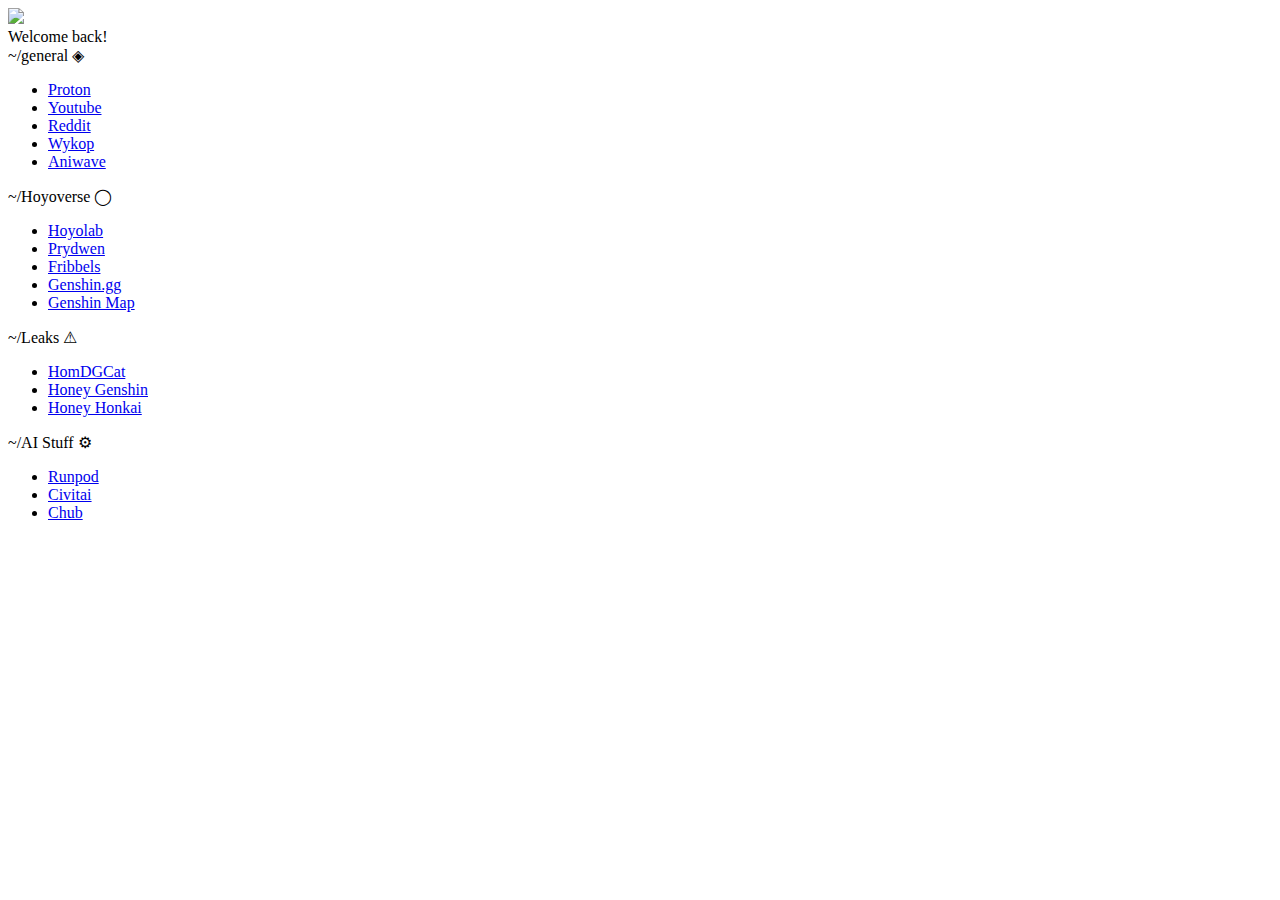
==== index.html @ e85928fe "Added Index.html" ====
<!doctype html>
<html lang="en">
  <head>
    <title>~/startpage 🏠</title>
    <meta charset="UTF-8" />
    <meta name="viewport" content="width=device-width, initial-scale=1" />
    <link href="../src/css/style.css" rel="stylesheet" />
  </head>

  <body class="kunzooz">
    <div id="image" onclick="nextImage(currentIndex),nextBackground(currentIndex)">
      <img id="carouselImage" src="../src/images/cover2.jpg" />
      <script async src="../src/js/theme.js" currentIndex="2"></script>
    </div>
    <div id="text">
      <div id="greeting">Welcome back!</div>
      <div id="date"></div>
      <script async src="../src/js/date.js"></script>
      <div id="links">
        <div class="urls">
          <div class="header">~/general ◈</div>
          <ul>
        <li><a href="https://proton.me/">Proton</a></li>
				<li><a href="https://www.youtube.com/">Youtube</a></li>
				<li><a href="https://reddit.com/">Reddit</a></li>
				<li><a href="https://wykop.pl/">Wykop</a></li>
				<li><a href="https://aniwave.to/home">Aniwave</a></li>
          </ul>
        </div>
        <div class="urls">
          <div class="header">~/Hoyoverse ◯</div>
          <ul>
        <li><a href="https://www.hoyolab.com/home">Hoyolab</a></li>
				<li><a href="https://www.prydwen.gg/">Prydwen</a></li>
				<li><a href="https://fribbels.github.io/hsr-optimizer">Fribbels</a></li>
				<li><a href="https://genshin.gg/">Genshin.gg</a></li>
				<li><a href="https://genshin-impact-map.appsample.com/">Genshin Map</a></li>
          </ul>
        </div>
        <div class="urls">
          <div class="header">~/Leaks ⚠</div>
          <ul>
            <li><a href="https://homdgcat.wiki/">HomDGCat</a></li>
            <li><a href="https://gensh.honeyhunterworld.com/?lang=EN">Honey Genshin</a></li>
            <li><a href="https://starrail.honeyhunterworld.com/?lang=EN">Honey Honkai</a></li>
          </ul>
        </div>
        <div class="urls">
          <div class="header">~/AI Stuff ⚙</div>
          <ul>
            <li><a href="https://www.runpod.io/">Runpod</a></li>
				<li><a href="https://civitai.com/models?tag=character">Civitai</a></li>
				<li><a href="https://www.characterhub.org/?search=&first=30&topics=&excludetopics=&page=1&sort=last_activity_at&venus=false&min_tokens=50&nsfw=true&nsfl=true">Chub</a></li>
          </ul>
        </div>
      </div>
    </div>
  </body>
</html>
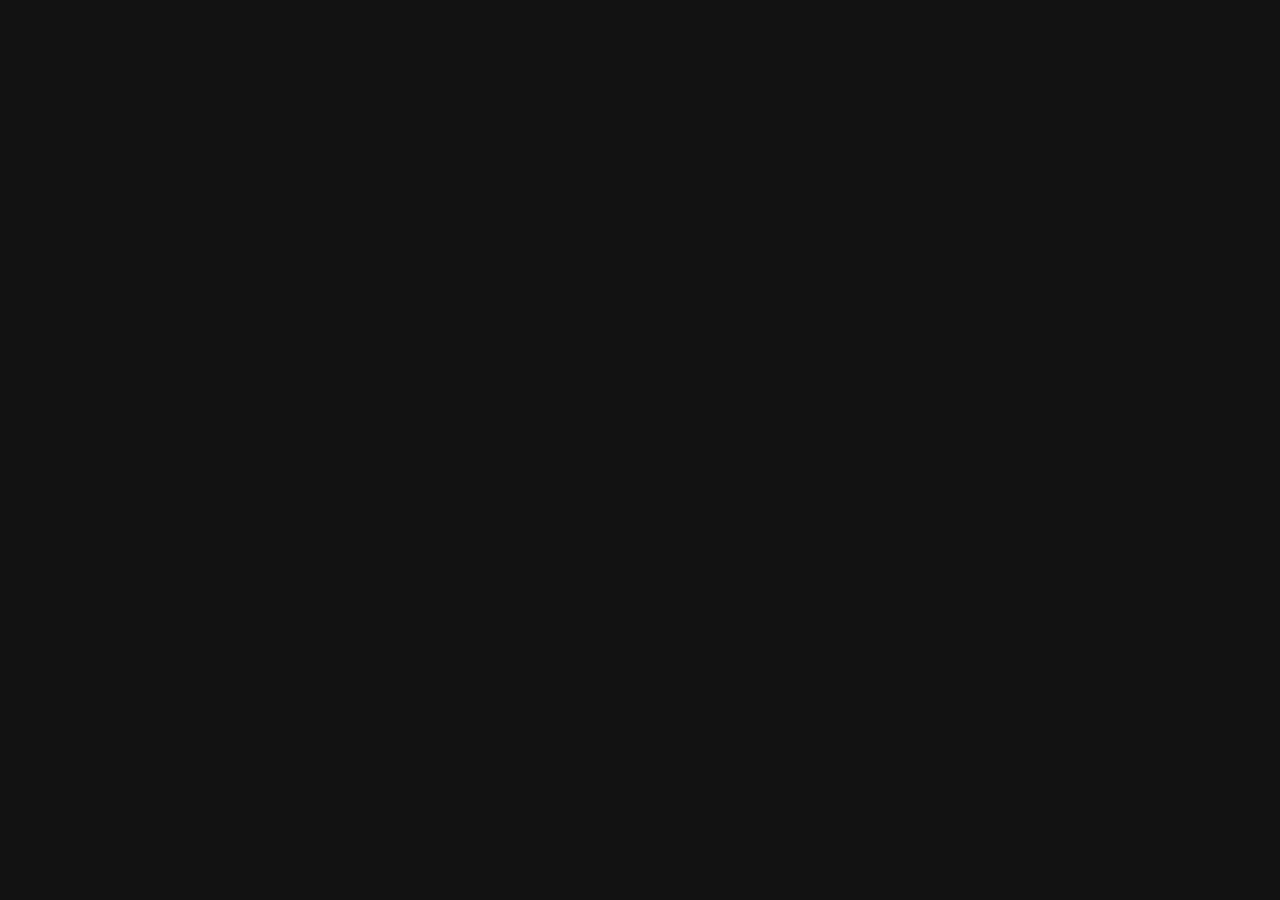
==== commit 97472f1e: "Update index.html" ====
--- a/index.html
+++ b/index.html
@@ -7,7 +7,7 @@
     <link href="../src/css/style.css" rel="stylesheet" />
   </head>
 
-  <body class="kunzooz">
+  <body class="lunar">
     <div id="image" onclick="nextImage(currentIndex),nextBackground(currentIndex)">
       <img id="carouselImage" src="../src/images/cover2.jpg" />
       <script async src="../src/js/theme.js" currentIndex="2"></script>
--- a/src/css/style.css
+++ b/src/css/style.css
@@ -0,0 +1,141 @@
+@font-face {
+  font-family: "SpaceMono Nerd Font";
+  font-display: swap;
+  src:
+    local("SpaceMono Nerd Font"),
+    url(../fonts/SpaceMonoNF.woff2) format("woff2"),
+    url(../fonts/SpaceMonoNF.woff) format("woff");
+}
+
+:root {
+  color-scheme: dark;
+}
+
+img {
+  transition:
+    transform 0.15s ease-in-out,
+    opacity 0.2s ease-in-out;
+}
+
+html {
+  display: flex;
+  align-items: center;
+  justify-content: center;
+  height: 100svh;
+  background-color: var(--background-color);
+  background-image: url("../bgs/background1.svg");
+  background-repeat: no-repeat;
+  background-position: right;
+  overflow-x: clip;
+}
+
+html.loaded {
+  transition: background-color 0.2s ease-in-out;
+}
+
+body {
+  display: flex;
+  color: var(--text-color);
+  font-family:
+    SpaceMono Nerd Font,
+    monospace;
+  justify-content: center;
+  align-items: center;
+}
+
+#text,
+#image {
+  opacity: 0;
+  transition: opacity 0.2s ease-in;
+}
+
+#text.loaded,
+#image.loaded {
+  opacity: 1;
+}
+
+#text.loaded * {
+  transition: color 0.2s ease-in-out;
+}
+
+#carouselImage {
+  height: 800px;
+  aspect-ratio: 3 / 4;
+  border-radius: 6px;
+  box-shadow: 0px 5px 15px 0px rgba(0, 0, 0, 0.5);
+  object-fit: cover;
+}
+
+#image {
+  margin-right: 1em;
+}
+
+#carouselImage:hover {
+  transform: scale(1.1);
+  cursor: pointer;
+}
+
+@media (max-width: 800px) {
+  img,
+  #image {
+    display: none;
+    margin: 0;
+    padding: 0;
+  }
+}
+
+#greeting {
+  color: var(--accent-color-2);
+  font-size: 2.5em;
+  font-weight: 900;
+  grid-column: 1/-1;
+  text-align: center;
+  display: grid;
+}
+
+#date {
+  font-size: 1.3em;
+  font-weight: 600;
+  color: var(--accent-color);
+  display: grid;
+  grid-column: 1/-1;
+  text-align: center;
+  margin: 1em 0;
+}
+
+.header {
+  color: var(--accent-color);
+  font-size: 1.6em;
+  font-weight: 600;
+}
+
+#links {
+  display: grid;
+  grid-row-gap: 0.5em;
+  grid-template-columns: repeat(2, 1fr);
+}
+
+ul {
+  list-style-type: none;
+  padding-left: 1em;
+  margin-left: 0;
+}
+
+a {
+  color: var(--text-color);
+  font-size: 1.2em;
+  text-decoration: none;
+}
+
+a:hover {
+  color: var(--hover-color);
+  font-style: italic;
+}
+
+.fazzi .urls:nth-child(even) {
+  padding-left: 1.5em;
+}
+
+#image {
+	padding-right: 1em;
+}
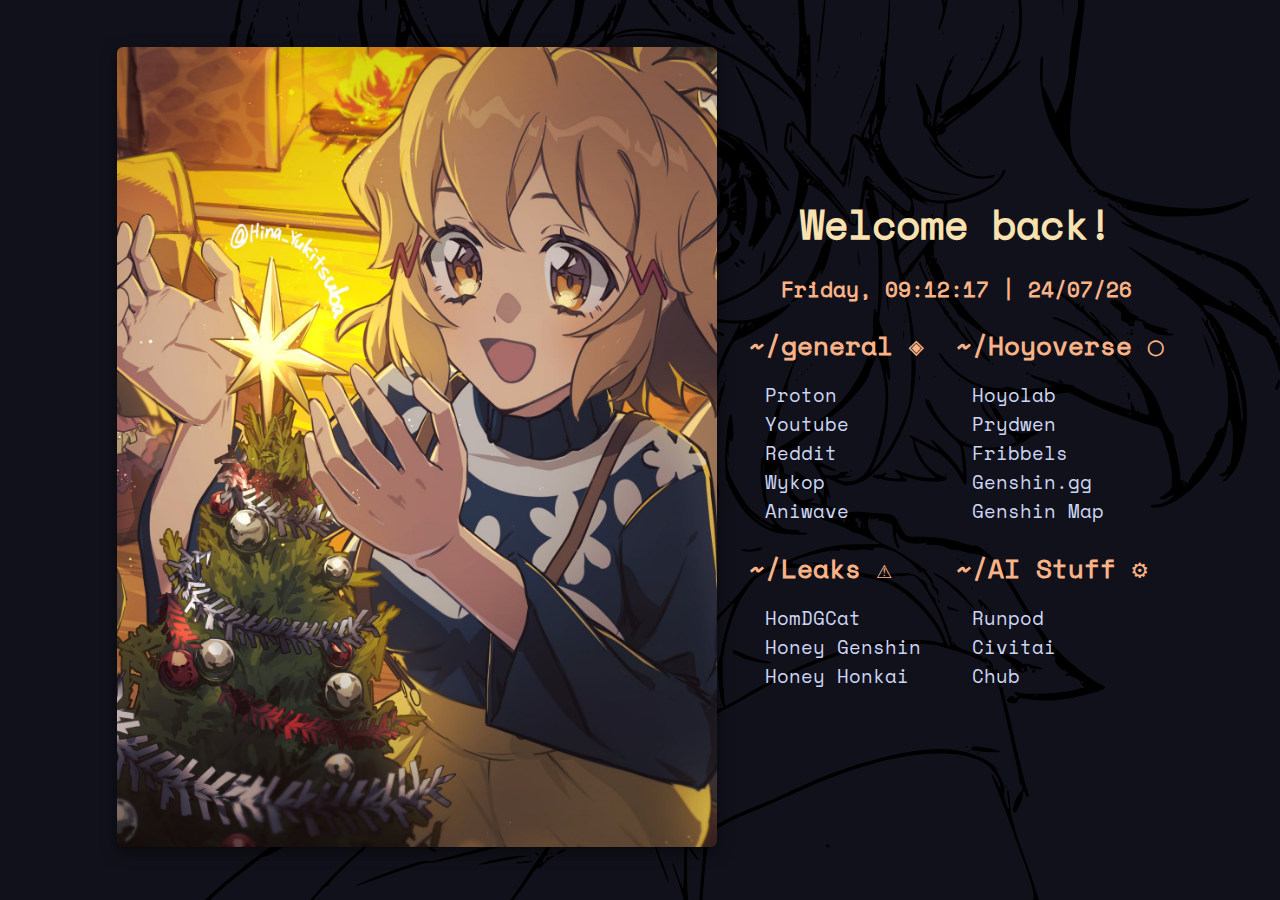
==== commit 1aee88f9: "Update index.html" ====
--- a/index.html
+++ b/index.html
@@ -4,18 +4,18 @@
     <title>~/startpage 🏠</title>
     <meta charset="UTF-8" />
     <meta name="viewport" content="width=device-width, initial-scale=1" />
-    <link href="../src/css/style.css" rel="stylesheet" />
+    <link href="/src/css/style.css" rel="stylesheet" />
   </head>
 
   <body class="lunar">
     <div id="image" onclick="nextImage(currentIndex),nextBackground(currentIndex)">
-      <img id="carouselImage" src="../src/images/cover2.jpg" />
-      <script async src="../src/js/theme.js" currentIndex="2"></script>
+      <img id="carouselImage" src="/src/images/cover2.jpg" />
+      <script async src="/src/js/theme.js" currentIndex="2"></script>
     </div>
     <div id="text">
       <div id="greeting">Welcome back!</div>
       <div id="date"></div>
-      <script async src="../src/js/date.js"></script>
+      <script async src="/src/js/date.js"></script>
       <div id="links">
         <div class="urls">
           <div class="header">~/general ◈</div>
